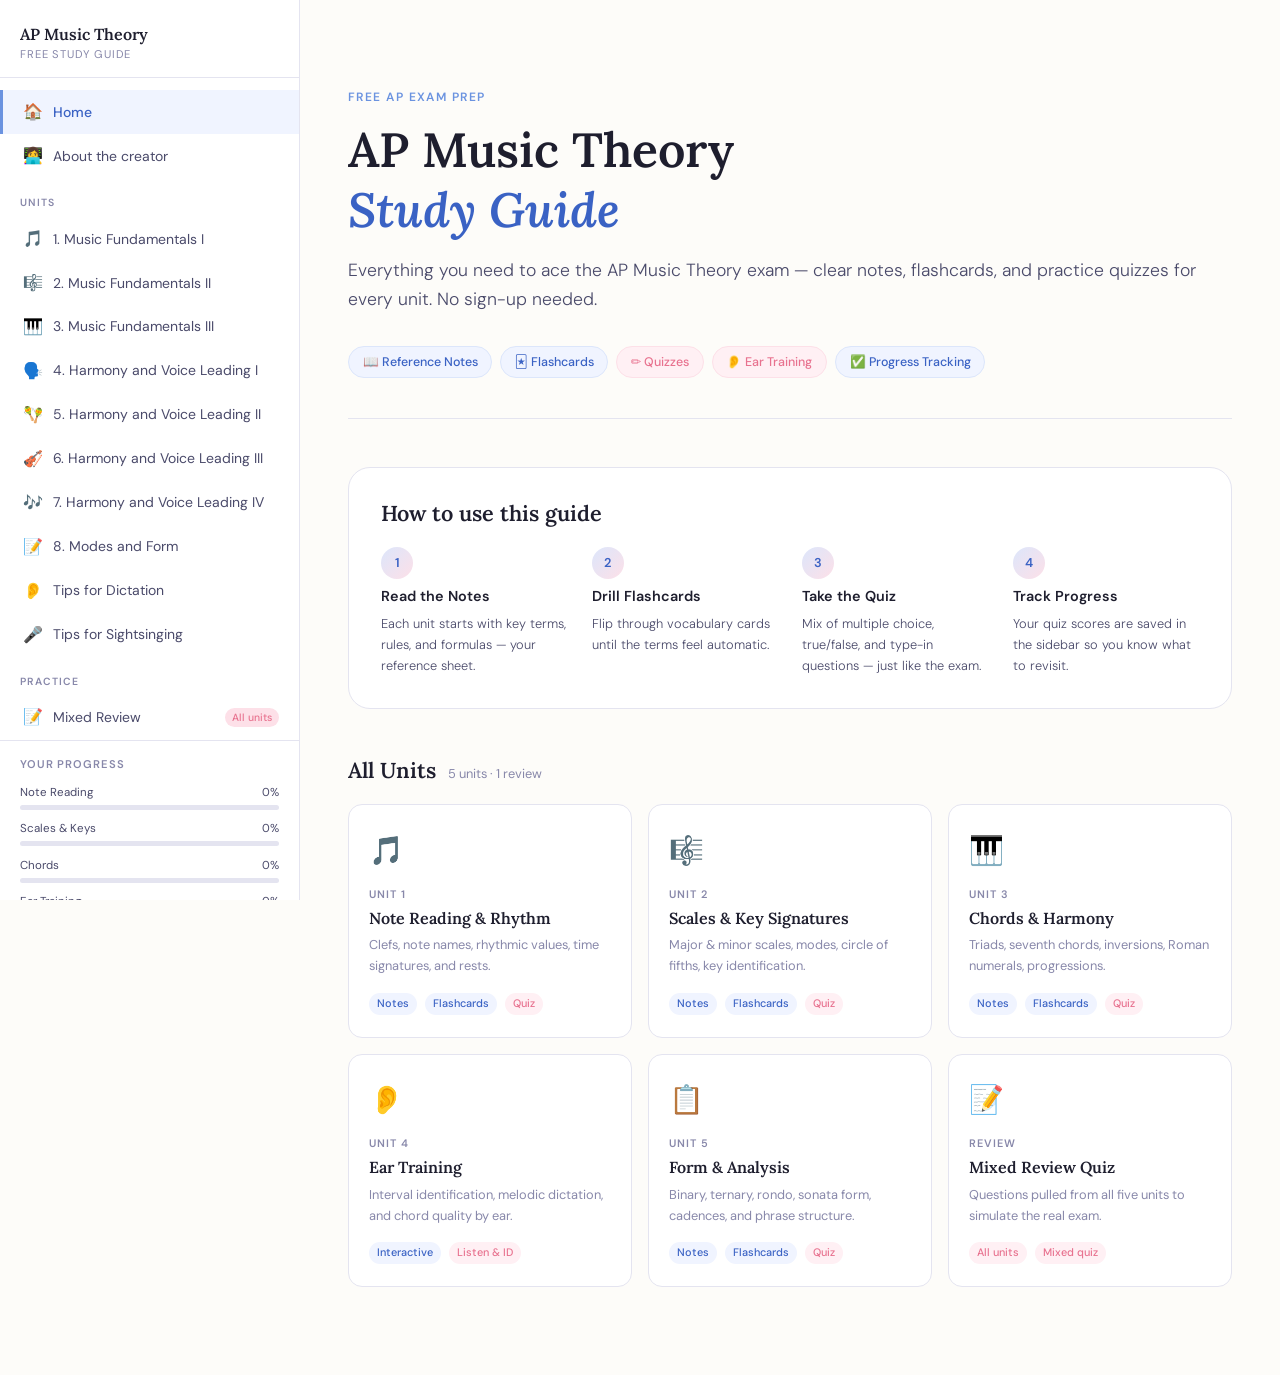
==== index.html @ 38340ff5 "uploaded files" ====
<!DOCTYPE html>
<html lang="en">
<head>
  <meta charset="UTF-8" />
  <meta name="viewport" content="width=device-width, initial-scale=1.0" />
  <title>AP Music Theory</title>
  <link rel="stylesheet" href="css/style.css" />
</head>
<body>

<div class="site-wrapper">

  <!-- Sidebar -->
  <aside class="sidebar" id="sidebar">
    <div class="sidebar-logo">
      <a href="index.html">AP Music Theory<span>Free Study Guide</span></a>
    </div>

    <nav>
      <a href="index.html" class="active"><span class="nav-icon">🏠</span> Home</a>
      <a href="about.html"><span class="nav-icon">👩‍💻</span> About the creator</a>
    </nav>
    
    <div class="nav-section-label">Units</div>
    <nav>
      <a href="unit1.html"><span class="nav-icon">🎵</span> 1. Music Fundamentals I</a>
      <a href="unit2.html"><span class="nav-icon">🎼</span> 2. Music Fundamentals II</a>
      <a href="unit3.html"><span class="nav-icon">🎹</span> 3. Music Fundamentals III</a>
      <a href="unit4.html"><span class="nav-icon">🗣️</span> 4. Harmony and Voice Leading I</a>
      <a href="unit5.html"><span class="nav-icon">🪇</span> 5. Harmony and Voice Leading II</a>
      <a href="unit6.html"><span class="nav-icon">🎻</span> 6. Harmony and Voice Leading III</a>
      <a href="unit7.html"><span class="nav-icon">🎶</span> 7. Harmony and Voice Leading IV</a>
      <a href="unit8.html"><span class="nav-icon">📝</span> 8. Modes and Form</a>
      <a href="dictation-tips.html"><span class="nav-icon">👂</span> Tips for Dictation</a>
      <a href="sightsinging-tips.html"><span class="nav-icon">🎤</span> Tips for Sightsinging</a>
    </nav>

    <div class="nav-section-label">Practice</div>
    <nav>
      <a href="review.html"><span class="nav-icon">📝</span> Mixed Review <span class="nav-badge">All units</span></a>
    </nav>

    <div class="sidebar-progress">
      <h4>Your Progress</h4>
      <div id="sidebar-progress-items"></div>
    </div>
  </aside>

  <!-- Mobile overlay -->
  <div class="sidebar-overlay" id="sidebar-overlay"></div>

  <!-- Topbar (mobile) -->
  <div class="topbar">
    <span class="topbar-title">AP Music Theory</span>
    <button class="hamburger" id="hamburger" aria-label="Open menu">☰</button>
  </div>

  <!-- Main content -->
  <main class="main-content">

    <section class="hero">
      <div class="hero-eyebrow">Free AP Exam Prep</div>
      <h1>AP Music Theory<br><em>Study Guide</em></h1>
      <p class="hero-sub">
        Everything you need to ace the AP Music Theory exam — clear notes, flashcards, and practice quizzes for every unit. No sign-up needed.
      </p>
      <div class="hero-tags">
        <span class="tag">📖 Reference Notes</span>
        <span class="tag">🃏 Flashcards</span>
        <span class="tag pink">✏️ Quizzes</span>
        <span class="tag pink">👂 Ear Training</span>
        <span class="tag">✅ Progress Tracking</span>
      </div>
    </section>

    <!-- How to use -->
    <section class="how-to-use">
      <div class="section-heading">
        <h2>How to use this guide</h2>
      </div>
      <div class="steps-grid">
        <div class="step">
          <div class="step-num">1</div>
          <h4>Read the Notes</h4>
          <p>Each unit starts with key terms, rules, and formulas — your reference sheet.</p>
        </div>
        <div class="step">
          <div class="step-num">2</div>
          <h4>Drill Flashcards</h4>
          <p>Flip through vocabulary cards until the terms feel automatic.</p>
        </div>
        <div class="step">
          <div class="step-num">3</div>
          <h4>Take the Quiz</h4>
          <p>Mix of multiple choice, true/false, and type-in questions — just like the exam.</p>
        </div>
        <div class="step">
          <div class="step-num">4</div>
          <h4>Track Progress</h4>
          <p>Your quiz scores are saved in the sidebar so you know what to revisit.</p>
        </div>
      </div>
    </section>

    <!-- Units grid -->
    <section>
      <div class="section-heading">
        <h2>All Units</h2>
        <span class="count">5 units · 1 review</span>
      </div>

      <div class="units-grid">

        <a href="unit1.html" class="unit-card">
          <div class="unit-card-icon">🎵</div>
          <div class="unit-card-num">Unit 1</div>
          <h3>Note Reading & Rhythm</h3>
          <p>Clefs, note names, rhythmic values, time signatures, and rests.</p>
          <div class="unit-card-footer">
            <span class="pill">Notes</span>
            <span class="pill">Flashcards</span>
            <span class="pill pink">Quiz</span>
          </div>
        </a>

        <a href="unit2.html" class="unit-card">
          <div class="unit-card-icon">🎼</div>
          <div class="unit-card-num">Unit 2</div>
          <h3>Scales & Key Signatures</h3>
          <p>Major & minor scales, modes, circle of fifths, key identification.</p>
          <div class="unit-card-footer">
            <span class="pill">Notes</span>
            <span class="pill">Flashcards</span>
            <span class="pill pink">Quiz</span>
          </div>
        </a>

        <a href="unit3.html" class="unit-card">
          <div class="unit-card-icon">🎹</div>
          <div class="unit-card-num">Unit 3</div>
          <h3>Chords & Harmony</h3>
          <p>Triads, seventh chords, inversions, Roman numerals, progressions.</p>
          <div class="unit-card-footer">
            <span class="pill">Notes</span>
            <span class="pill">Flashcards</span>
            <span class="pill pink">Quiz</span>
          </div>
        </a>

        <a href="unit4.html" class="unit-card">
          <div class="unit-card-icon">👂</div>
          <div class="unit-card-num">Unit 4</div>
          <h3>Ear Training</h3>
          <p>Interval identification, melodic dictation, and chord quality by ear.</p>
          <div class="unit-card-footer">
            <span class="pill">Interactive</span>
            <span class="pill pink">Listen & ID</span>
          </div>
        </a>

        <a href="unit5.html" class="unit-card">
          <div class="unit-card-icon">📋</div>
          <div class="unit-card-num">Unit 5</div>
          <h3>Form & Analysis</h3>
          <p>Binary, ternary, rondo, sonata form, cadences, and phrase structure.</p>
          <div class="unit-card-footer">
            <span class="pill">Notes</span>
            <span class="pill">Flashcards</span>
            <span class="pill pink">Quiz</span>
          </div>
        </a>

        <a href="review.html" class="unit-card">
          <div class="unit-card-icon">📝</div>
          <div class="unit-card-num">Review</div>
          <h3>Mixed Review Quiz</h3>
          <p>Questions pulled from all five units to simulate the real exam.</p>
          <div class="unit-card-footer">
            <span class="pill pink">All units</span>
            <span class="pill pink">Mixed quiz</span>
          </div>
        </a>

      </div>
    </section>

  </main>
</div>

<script src="js/nav.js"></script>
<script src="js/progress.js"></script>
</body>
</html>
---- css/style.css ----
/* =============================================
   AP Music Theory — style.css
   Soft academic palette, clean & approachable
   ============================================= */

@import url('https://fonts.googleapis.com/css2?family=Lora:ital,wght@0,400;0,600;1,400&family=DM+Sans:wght@300;400;500;600&display=swap');

/* ── CSS Variables ── */
:root {
  --blue-50:  #f0f4ff;
  --blue-100: #dce6fb;
  --blue-200: #b8ccf7;
  --blue-400: #6b93e0;
  --blue-600: #3a62c4;

  --pink-50:  #fff0f4;
  --pink-100: #fde0e8;
  --pink-200: #f9b8cb;
  --pink-400: #e8728f;

  --cream:    #fdfcf9;
  --ink:      #1e1e2e;
  --ink-soft: #4a4a6a;
  --ink-muted:#8888aa;
  --border:   #e4e4f0;
  --white:    #ffffff;

  --font-display: 'Lora', Georgia, serif;
  --font-body:    'DM Sans', system-ui, sans-serif;

  --radius-sm: 8px;
  --radius-md: 14px;
  --radius-lg: 22px;

  --shadow-sm: 0 1px 4px rgba(60,60,120,0.07);
  --shadow-md: 0 4px 18px rgba(60,60,120,0.10);
  --shadow-lg: 0 8px 36px rgba(60,60,120,0.13);

  --nav-width: 300px;
  --transition: 0.2s ease;
}

/* ── Reset ── */
*, *::before, *::after { box-sizing: border-box; margin: 0; padding: 0; }
html { font-size: 16px; scroll-behavior: smooth; }
body {
  font-family: var(--font-body);
  background: var(--cream);
  color: var(--ink);
  line-height: 1.65;
  min-height: 100vh;
}
img { max-width: 100%; display: block; }
a { color: var(--blue-600); text-decoration: none; }
a:hover { text-decoration: underline; }

/* ── Typography ── */
h1, h2, h3, h4 {
  font-family: var(--font-display);
  line-height: 1.25;
  color: var(--ink);
}
h1 { font-size: clamp(2rem, 5vw, 3rem); font-weight: 600; }
h2 { font-size: clamp(1.4rem, 3vw, 2rem); font-weight: 600; }
h3 { font-size: 1.2rem; font-weight: 600; }
h4 { font-size: 1rem; font-weight: 600; font-family: var(--font-body); }
p  { color: var(--ink-soft); font-weight: 300; }

/* ── Layout: Sidebar + Content ── */
.site-wrapper {
  display: flex;
  min-height: 100vh;
}

/* ── Sidebar Nav ── */
.sidebar {
  width: var(--nav-width);
  background: var(--white);
  border-right: 1px solid var(--border);
  display: flex;
  flex-direction: column;
  position: fixed;
  top: 0; left: 0; bottom: 0;
  overflow-y: auto;
  z-index: 100;
  padding: 0 0 2rem;
  transition: transform var(--transition);
}
.sidebar-logo {
  padding: 1.5rem 1.25rem 1rem;
  border-bottom: 1px solid var(--border);
  margin-bottom: 0.75rem;
}
.sidebar-logo a {
  font-family: var(--font-display);
  font-size: 1rem;
  font-weight: 600;
  color: var(--ink);
  line-height: 1.3;
  display: block;
}
.sidebar-logo span {
  display: block;
  font-family: var(--font-body);
  font-size: 0.7rem;
  font-weight: 400;
  color: var(--ink-muted);
  letter-spacing: 0.08em;
  text-transform: uppercase;
  margin-top: 2px;
}
.nav-section-label {
  font-size: 0.65rem;
  font-weight: 600;
  text-transform: uppercase;
  letter-spacing: 0.1em;
  color: var(--ink-muted);
  padding: 1rem 1.25rem 0.35rem;
}
.sidebar nav a {
  display: flex;
  align-items: center;
  gap: 0.6rem;
  padding: 0.55rem 1.25rem;
  font-size: 0.875rem;
  font-weight: 400;
  color: var(--ink-soft);
  border-radius: 0;
  transition: background var(--transition), color var(--transition);
  border-left: 3px solid transparent;
}
.sidebar nav a:hover {
  background: var(--blue-50);
  color: var(--blue-600);
  text-decoration: none;
}
.sidebar nav a.active {
  background: var(--blue-50);
  color: var(--blue-600);
  font-weight: 500;
  border-left-color: var(--blue-400);
}
.sidebar nav a .nav-icon { font-size: 1rem; flex-shrink: 0; }
.sidebar nav a .nav-badge {
  margin-left: auto;
  font-size: 0.65rem;
  background: var(--pink-100);
  color: var(--pink-400);
  padding: 1px 7px;
  border-radius: 99px;
  font-weight: 500;
}

/* Progress in sidebar */
.sidebar-progress {
  padding: 1rem 1.25rem 0;
  margin-top: auto;
  border-top: 1px solid var(--border);
}
.sidebar-progress h4 {
  font-size: 0.7rem;
  text-transform: uppercase;
  letter-spacing: 0.08em;
  color: var(--ink-muted);
  margin-bottom: 0.75rem;
}
.progress-item {
  margin-bottom: 0.6rem;
}
.progress-item-label {
  display: flex;
  justify-content: space-between;
  font-size: 0.72rem;
  color: var(--ink-soft);
  margin-bottom: 3px;
}
.progress-bar-track {
  height: 5px;
  background: var(--border);
  border-radius: 99px;
  overflow: hidden;
}
.progress-bar-fill {
  height: 100%;
  background: linear-gradient(90deg, var(--blue-400), var(--pink-400));
  border-radius: 99px;
  transition: width 0.6s ease;
}

/* ── Main Content Area ── */
.main-content {
  margin-left: var(--nav-width);
  flex: 1;
  padding: 2.5rem 3rem;
}

/* ── Top bar (mobile) ── */
.topbar {
  display: none;
  align-items: center;
  justify-content: space-between;
  padding: 1rem 1.25rem;
  background: var(--white);
  border-bottom: 1px solid var(--border);
  position: sticky;
  top: 0;
  z-index: 90;
}
.topbar-title {
  font-family: var(--font-display);
  font-size: 1rem;
  font-weight: 600;
}
.hamburger {
  background: none;
  border: none;
  cursor: pointer;
  font-size: 1.4rem;
  color: var(--ink);
  padding: 4px;
}
.sidebar-overlay {
  display: none;
  position: fixed;
  inset: 0;
  background: rgba(0,0,0,0.25);
  z-index: 99;
}
.sidebar-overlay.visible { display: block; }

/* ── Hero (homepage) ── */
.hero {
  padding: 3rem 0 2.5rem;
  border-bottom: 1px solid var(--border);
  margin-bottom: 3rem;
}
.hero-eyebrow {
  font-size: 0.75rem;
  font-weight: 600;
  text-transform: uppercase;
  letter-spacing: 0.12em;
  color: var(--blue-400);
  margin-bottom: 0.75rem;
}
.hero h1 { margin-bottom: 1rem; }
.hero h1 em {
  font-style: italic;
  color: var(--blue-600);
}
.hero-sub {
  font-size: 1.1rem;
  color: var(--ink-soft);
  /* max-width: 540px; */
  margin-bottom: 2rem;
  font-weight: 300;
}
.hero-tags {
  display: flex;
  flex-wrap: wrap;
  gap: 0.5rem;
}
.tag {
  display: inline-flex;
  align-items: center;
  gap: 0.3rem;
  padding: 0.3rem 0.85rem;
  border-radius: 99px;
  font-size: 0.78rem;
  font-weight: 500;
  background: var(--blue-50);
  color: var(--blue-600);
  border: 1px solid var(--blue-100);
}
.tag.pink {
  background: var(--pink-50);
  color: var(--pink-400);
  border-color: var(--pink-100);
}

/* ── Section headings ── */
.section-heading {
  display: flex;
  align-items: baseline;
  gap: 0.75rem;
  margin-bottom: 1.25rem;
}
.section-heading h2 { font-size: 1.35rem; }
.section-heading .count {
  font-size: 0.8rem;
  color: var(--ink-muted);
  font-family: var(--font-body);
}

/* ── Unit Cards (homepage) ── */
.units-grid {
  display: grid;
  grid-template-columns: repeat(auto-fill, minmax(240px, 1fr));
  gap: 1rem;
  margin-bottom: 3rem;
}
.unit-card {
  background: var(--white);
  border: 1px solid var(--border);
  border-radius: var(--radius-md);
  padding: 1.4rem 1.25rem;
  transition: box-shadow var(--transition), transform var(--transition), border-color var(--transition);
  cursor: pointer;
  display: block;
  color: inherit;
}
.unit-card:hover {
  box-shadow: var(--shadow-md);
  transform: translateY(-2px);
  border-color: var(--blue-200);
  text-decoration: none;
}
.unit-card-icon {
  font-size: 1.75rem;
  margin-bottom: 0.75rem;
}
.unit-card-num {
  font-size: 0.68rem;
  font-weight: 600;
  text-transform: uppercase;
  letter-spacing: 0.1em;
  color: var(--ink-muted);
  margin-bottom: 0.25rem;
}
.unit-card h3 {
  font-size: 1rem;
  margin-bottom: 0.4rem;
}
.unit-card p {
  font-size: 0.8rem;
  color: var(--ink-muted);
  font-weight: 400;
}
.unit-card-footer {
  display: flex;
  gap: 0.5rem;
  margin-top: 1rem;
  flex-wrap: wrap;
}
.pill {
  font-size: 0.68rem;
  padding: 2px 8px;
  border-radius: 99px;
  background: var(--blue-50);
  color: var(--blue-600);
  font-weight: 500;
}
.pill.pink { background: var(--pink-50); color: var(--pink-400); }

/* ── How to Use section ── */
.how-to-use {
  background: var(--white);
  border: 1px solid var(--border);
  border-radius: var(--radius-lg);
  padding: 2rem;
  margin-bottom: 3rem;
}
.steps-grid {
  display: grid;
  grid-template-columns: repeat(auto-fill, minmax(180px, 1fr));
  gap: 1.5rem;
  margin-top: 1.25rem;
}
.step {
  display: flex;
  flex-direction: column;
  gap: 0.5rem;
}
.step-num {
  width: 32px; height: 32px;
  border-radius: 50%;
  background: linear-gradient(135deg, var(--blue-100), var(--pink-100));
  display: flex; align-items: center; justify-content: center;
  font-size: 0.8rem;
  font-weight: 600;
  color: var(--blue-600);
  flex-shrink: 0;
}
.step h4 { font-size: 0.9rem; }
.step p { font-size: 0.8rem; }

/* ── Unit Page: Tab Nav ── */
.unit-header {
  padding-bottom: 1.5rem;
  border-bottom: 1px solid var(--border);
  margin-bottom: 0;
}
.unit-eyebrow {
  font-size: 0.7rem;
  font-weight: 600;
  text-transform: uppercase;
  letter-spacing: 0.12em;
  color: var(--ink-muted);
  margin-bottom: 0.4rem;
}
.unit-header h1 { font-size: clamp(1.5rem, 4vw, 2.2rem); margin-bottom: 0.5rem; }
.unit-header p { font-size: 0.9rem; }

.tab-nav {
  display: flex;
  gap: 0;
  border-bottom: 2px solid var(--border);
  margin-bottom: 2rem;
}
.tab-btn {
  padding: 0.85rem 1.25rem;
  background: none;
  border: none;
  border-bottom: 2px solid transparent;
  margin-bottom: -2px;
  font-family: var(--font-body);
  font-size: 0.875rem;
  font-weight: 500;
  color: var(--ink-muted);
  cursor: pointer;
  transition: color var(--transition), border-color var(--transition);
  display: flex;
  align-items: center;
  gap: 0.4rem;
}
.tab-btn:hover { color: var(--ink); }
.tab-btn.active {
  color: var(--blue-600);
  border-bottom-color: var(--blue-400);
}
.tab-panel { display: none; }
.tab-panel.active { display: block; }

/* ── Reference Notes ── */
.notes-section { margin-bottom: 2.5rem; }
.notes-section h3 {
  font-size: 1rem;
  margin-bottom: 1rem;
  padding-bottom: 0.5rem;
  border-bottom: 1px solid var(--border);
}
.definition-list { display: flex; flex-direction: column; gap: 0.75rem; }
.definition-item {
  background: var(--white);
  border: 1px solid var(--border);
  border-radius: var(--radius-sm);
  padding: 0.9rem 1.1rem;
  display: grid;
  grid-template-columns: 160px 1fr;
  gap: 0.75rem;
  align-items: start;
}
.definition-term {
  font-weight: 600;
  font-size: 0.875rem;
  color: var(--ink);
}
.definition-def {
  font-size: 0.875rem;
  color: var(--ink-soft);
  font-weight: 300;
}
.formula-table {
  width: 100%;
  border-collapse: collapse;
  font-size: 0.875rem;
  background: var(--white);
  border-radius: var(--radius-md);
  overflow: hidden;
  border: 1px solid var(--border);
}
.formula-table th {
  background: var(--blue-50);
  padding: 0.7rem 1rem;
  text-align: left;
  font-weight: 600;
  font-size: 0.78rem;
  text-transform: uppercase;
  letter-spacing: 0.06em;
  color: var(--blue-600);
  border-bottom: 1px solid var(--border);
}
.formula-table td {
  padding: 0.65rem 1rem;
  border-bottom: 1px solid var(--border);
  color: var(--ink-soft);
}
.formula-table tr:last-child td { border-bottom: none; }
.formula-table tr:hover td { background: var(--blue-50); }

/* ── Flashcards ── */
.flashcard-area {
  display: flex;
  flex-direction: column;
  align-items: center;
  gap: 1.5rem;
  padding: 1rem 0;
}
.flashcard-counter {
  font-size: 0.8rem;
  color: var(--ink-muted);
  font-weight: 500;
}
.flashcard-scene {
  width: 100%;
  max-width: 480px;
  height: 220px;
  perspective: 1000px;
  cursor: pointer;
}
.flashcard-inner {
  width: 100%; height: 100%;
  position: relative;
  transform-style: preserve-3d;
  transition: transform 0.5s cubic-bezier(0.4, 0, 0.2, 1);
}
.flashcard-scene.flipped .flashcard-inner { transform: rotateY(180deg); }
.flashcard-face {
  position: absolute;
  inset: 0;
  backface-visibility: hidden;
  -webkit-backface-visibility: hidden;
  border-radius: var(--radius-lg);
  display: flex;
  flex-direction: column;
  align-items: center;
  justify-content: center;
  padding: 2rem;
  text-align: center;
  border: 1px solid var(--border);
  box-shadow: var(--shadow-md);
}
.flashcard-front {
  background: var(--white);
}
.flashcard-back {
  background: linear-gradient(135deg, var(--blue-50), var(--pink-50));
  transform: rotateY(180deg);
}
.flashcard-hint {
  position: absolute;
  bottom: 1rem;
  font-size: 0.7rem;
  color: var(--ink-muted);
}
.flashcard-face h3 {
  font-size: 1.3rem;
  font-family: var(--font-display);
}
.flashcard-face p {
  font-size: 0.9rem;
  margin-top: 0.5rem;
}
.flashcard-controls {
  display: flex;
  gap: 0.75rem;
  align-items: center;
}

/* ── Buttons ── */
.btn {
  display: inline-flex;
  align-items: center;
  gap: 0.4rem;
  padding: 0.6rem 1.25rem;
  border-radius: var(--radius-sm);
  font-family: var(--font-body);
  font-size: 0.875rem;
  font-weight: 500;
  cursor: pointer;
  border: none;
  transition: all var(--transition);
}
.btn-primary {
  background: var(--blue-600);
  color: white;
}
.btn-primary:hover { background: var(--blue-400); }
.btn-secondary {
  background: var(--white);
  color: var(--ink-soft);
  border: 1px solid var(--border);
}
.btn-secondary:hover { background: var(--blue-50); color: var(--blue-600); border-color: var(--blue-200); }
.btn-icon {
  padding: 0.6rem;
  background: var(--white);
  color: var(--ink-soft);
  border: 1px solid var(--border);
  border-radius: var(--radius-sm);
}
.btn-icon:hover { background: var(--blue-50); color: var(--blue-600); }

/* ── Quiz ── */
.quiz-area { display: flex; flex-direction: column; gap: 1.5rem; }
.quiz-progress-bar {
  height: 6px;
  background: var(--border);
  border-radius: 99px;
  overflow: hidden;
}
.quiz-progress-fill {
  height: 100%;
  background: linear-gradient(90deg, var(--blue-400), var(--pink-400));
  border-radius: 99px;
  transition: width 0.4s ease;
}
.quiz-question-block {
  background: var(--white);
  border: 1px solid var(--border);
  border-radius: var(--radius-md);
  padding: 1.75rem;
}
.quiz-q-num {
  font-size: 0.72rem;
  font-weight: 600;
  text-transform: uppercase;
  letter-spacing: 0.1em;
  color: var(--ink-muted);
  margin-bottom: 0.6rem;
}
.quiz-question-text {
  font-family: var(--font-display);
  font-size: 1.1rem;
  color: var(--ink);
  margin-bottom: 1.25rem;
  line-height: 1.4;
}
.quiz-options { display: flex; flex-direction: column; gap: 0.6rem; }
.quiz-option {
  display: flex;
  align-items: center;
  gap: 0.75rem;
  padding: 0.75rem 1rem;
  border: 1.5px solid var(--border);
  border-radius: var(--radius-sm);
  cursor: pointer;
  font-size: 0.875rem;
  background: var(--white);
  transition: all var(--transition);
  font-family: var(--font-body);
  font-weight: 400;
  color: var(--ink-soft);
  text-align: left;
}
.quiz-option:hover:not(:disabled) {
  border-color: var(--blue-400);
  background: var(--blue-50);
  color: var(--ink);
}
.quiz-option.correct {
  border-color: #4caf7d;
  background: #f0faf4;
  color: #2d7a50;
}
.quiz-option.incorrect {
  border-color: var(--pink-400);
  background: var(--pink-50);
  color: #b54060;
}
.quiz-option .option-letter {
  width: 24px; height: 24px;
  border-radius: 50%;
  background: var(--border);
  display: flex; align-items: center; justify-content: center;
  font-size: 0.72rem;
  font-weight: 600;
  flex-shrink: 0;
  transition: all var(--transition);
}
.quiz-option.correct .option-letter { background: #4caf7d; color: white; }
.quiz-option.incorrect .option-letter { background: var(--pink-400); color: white; }

.quiz-input-wrap {
  display: flex;
  gap: 0.75rem;
  align-items: center;
}
.quiz-text-input {
  flex: 1;
  padding: 0.7rem 1rem;
  border: 1.5px solid var(--border);
  border-radius: var(--radius-sm);
  font-family: var(--font-body);
  font-size: 0.875rem;
  color: var(--ink);
  background: var(--white);
  outline: none;
  transition: border-color var(--transition);
}
.quiz-text-input:focus { border-color: var(--blue-400); }

.quiz-feedback {
  padding: 0.75rem 1rem;
  border-radius: var(--radius-sm);
  font-size: 0.875rem;
  font-weight: 500;
  margin-top: 0.75rem;
  display: none;
}
.quiz-feedback.show { display: block; }
.quiz-feedback.correct { background: #f0faf4; color: #2d7a50; border: 1px solid #b2dfc5; }
.quiz-feedback.incorrect { background: var(--pink-50); color: #b54060; border: 1px solid var(--pink-200); }

.quiz-result {
  background: linear-gradient(135deg, var(--blue-50), var(--pink-50));
  border: 1px solid var(--border);
  border-radius: var(--radius-lg);
  padding: 2.5rem;
  text-align: center;
  display: none;
}
.quiz-result.show { display: block; }
.quiz-score-big {
  font-family: var(--font-display);
  font-size: 3.5rem;
  font-weight: 600;
  color: var(--blue-600);
  line-height: 1;
  margin-bottom: 0.5rem;
}
.quiz-result p { margin-bottom: 1.5rem; }

/* ── Responsive ── */
@media (max-width: 768px) {
  .sidebar {
    transform: translateX(-100%);
  }
  .sidebar.open {
    transform: translateX(0);
    box-shadow: var(--shadow-lg);
  }
  .main-content {
    margin-left: 0;
    padding: 1.5rem 1.25rem;
  }
  .topbar { display: flex; }
  .definition-item {
    grid-template-columns: 1fr;
    gap: 0.25rem;
  }
  .steps-grid { grid-template-columns: 1fr 1fr; }
}
@media (max-width: 480px) {
  .steps-grid { grid-template-columns: 1fr; }
  .units-grid { grid-template-columns: 1fr; }
}

/* ── Prose content (ordered/unordered lists) ── */
.main-content ol,
.main-content ul {
  padding-left: 1.5rem;
  /* padding-bottom: 1.5rem; */
  display: flex;
  flex-direction: column;
  gap: 0.6rem;
  margin-top: 0.75rem;
}

.main-content li {
  font-size: 1rem;
  color: var(--ink-soft);
  font-weight: 300;
  line-height: 1.6;
  padding-left: 0.25rem;
}

.main-content li::marker {
  color: var(--blue-400);
  font-weight: 600;
  font-family: var(--font-body);
}

/* ── Callout tile ── */
.callout {
  border-left: 3px solid var(--blue-400);
  background: var(--blue-50);
  border-radius: 0 var(--radius-sm) var(--radius-sm) 0;
  padding: 0.9rem 1.1rem;
  margin: 0.75rem 0;
  color: var(--ink-soft);
  font-weight: 300;
  line-height: 1.6;
}

.callout strong {
  color: var(--ink);
  font-weight: 600;
}

/* Pink/warning variant */
.callout.callout-pink {
  border-left-color: var(--pink-400);
  background: var(--pink-50);
}
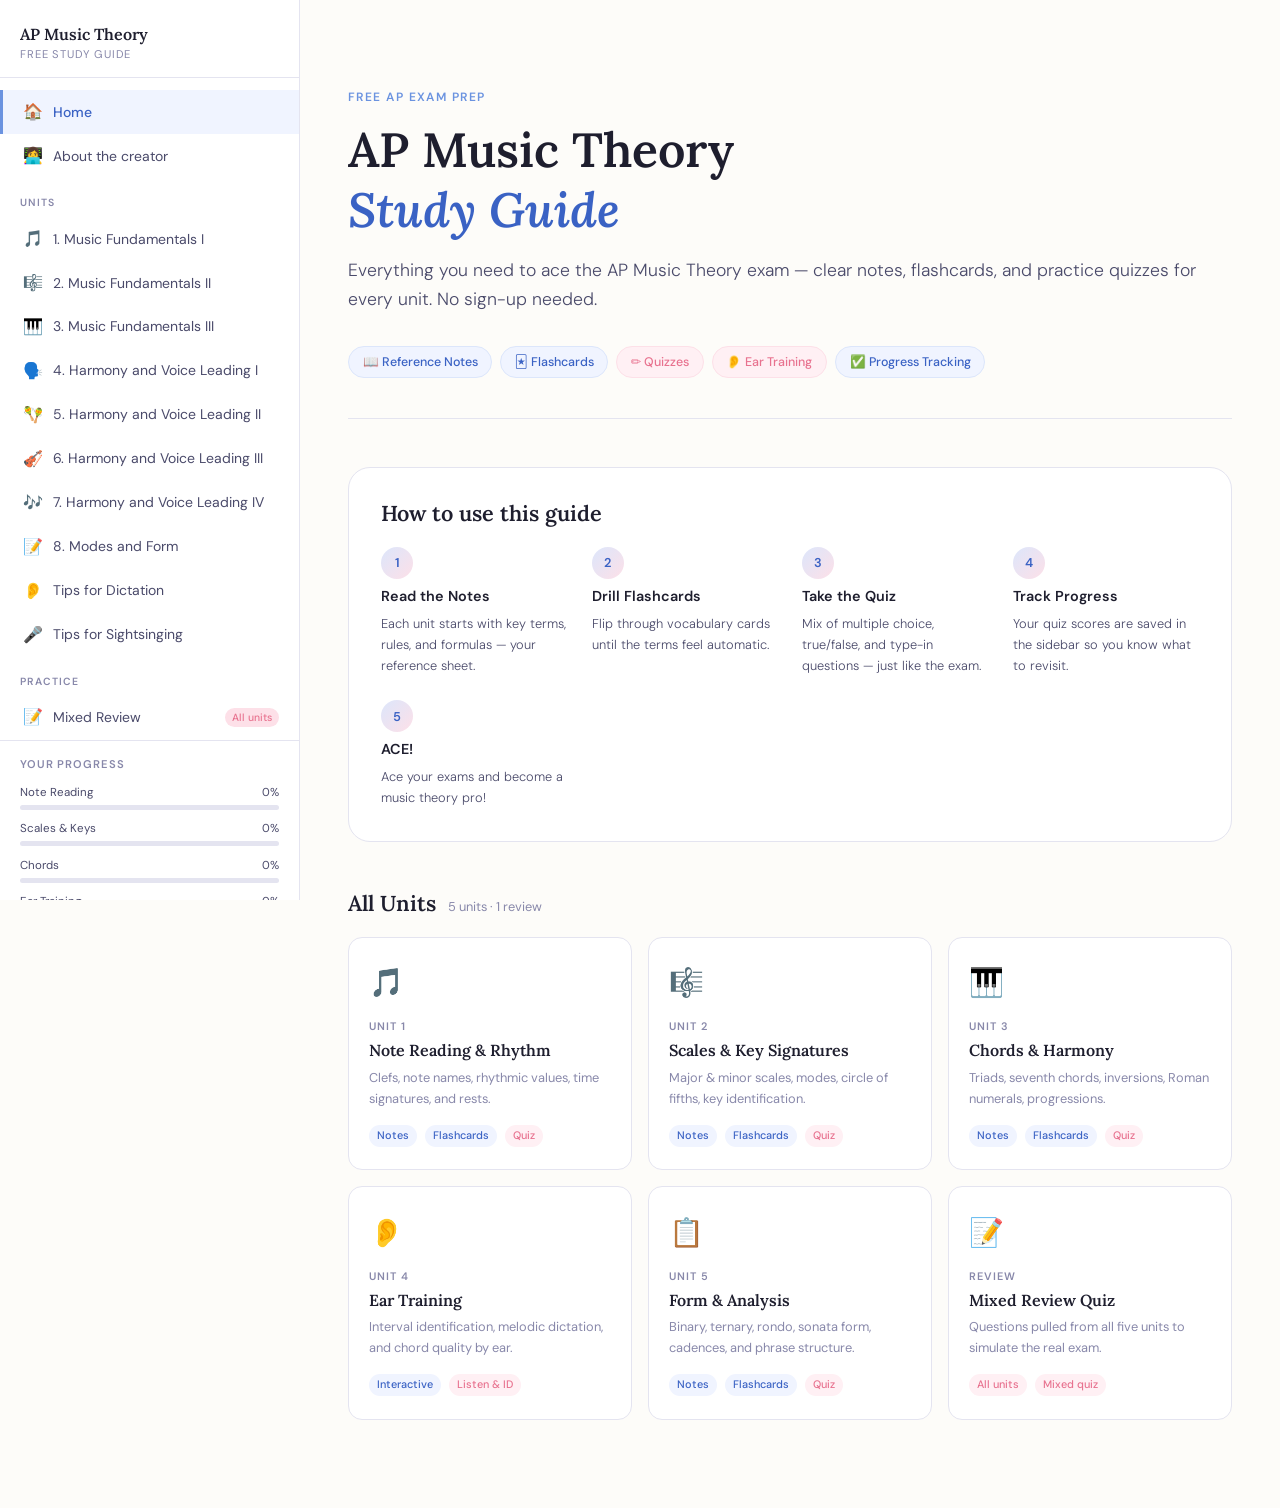
==== commit de853e08: "updated steps" ====
--- a/index.html
+++ b/index.html
@@ -99,6 +99,11 @@
           <h4>Track Progress</h4>
           <p>Your quiz scores are saved in the sidebar so you know what to revisit.</p>
         </div>
+        <div class="step">
+          <div class="step-num">5</div>
+          <h4>ACE!</h4>
+          <p>Ace your exams and become a music theory pro!</p>
+        </div>
       </div>
     </section>
 
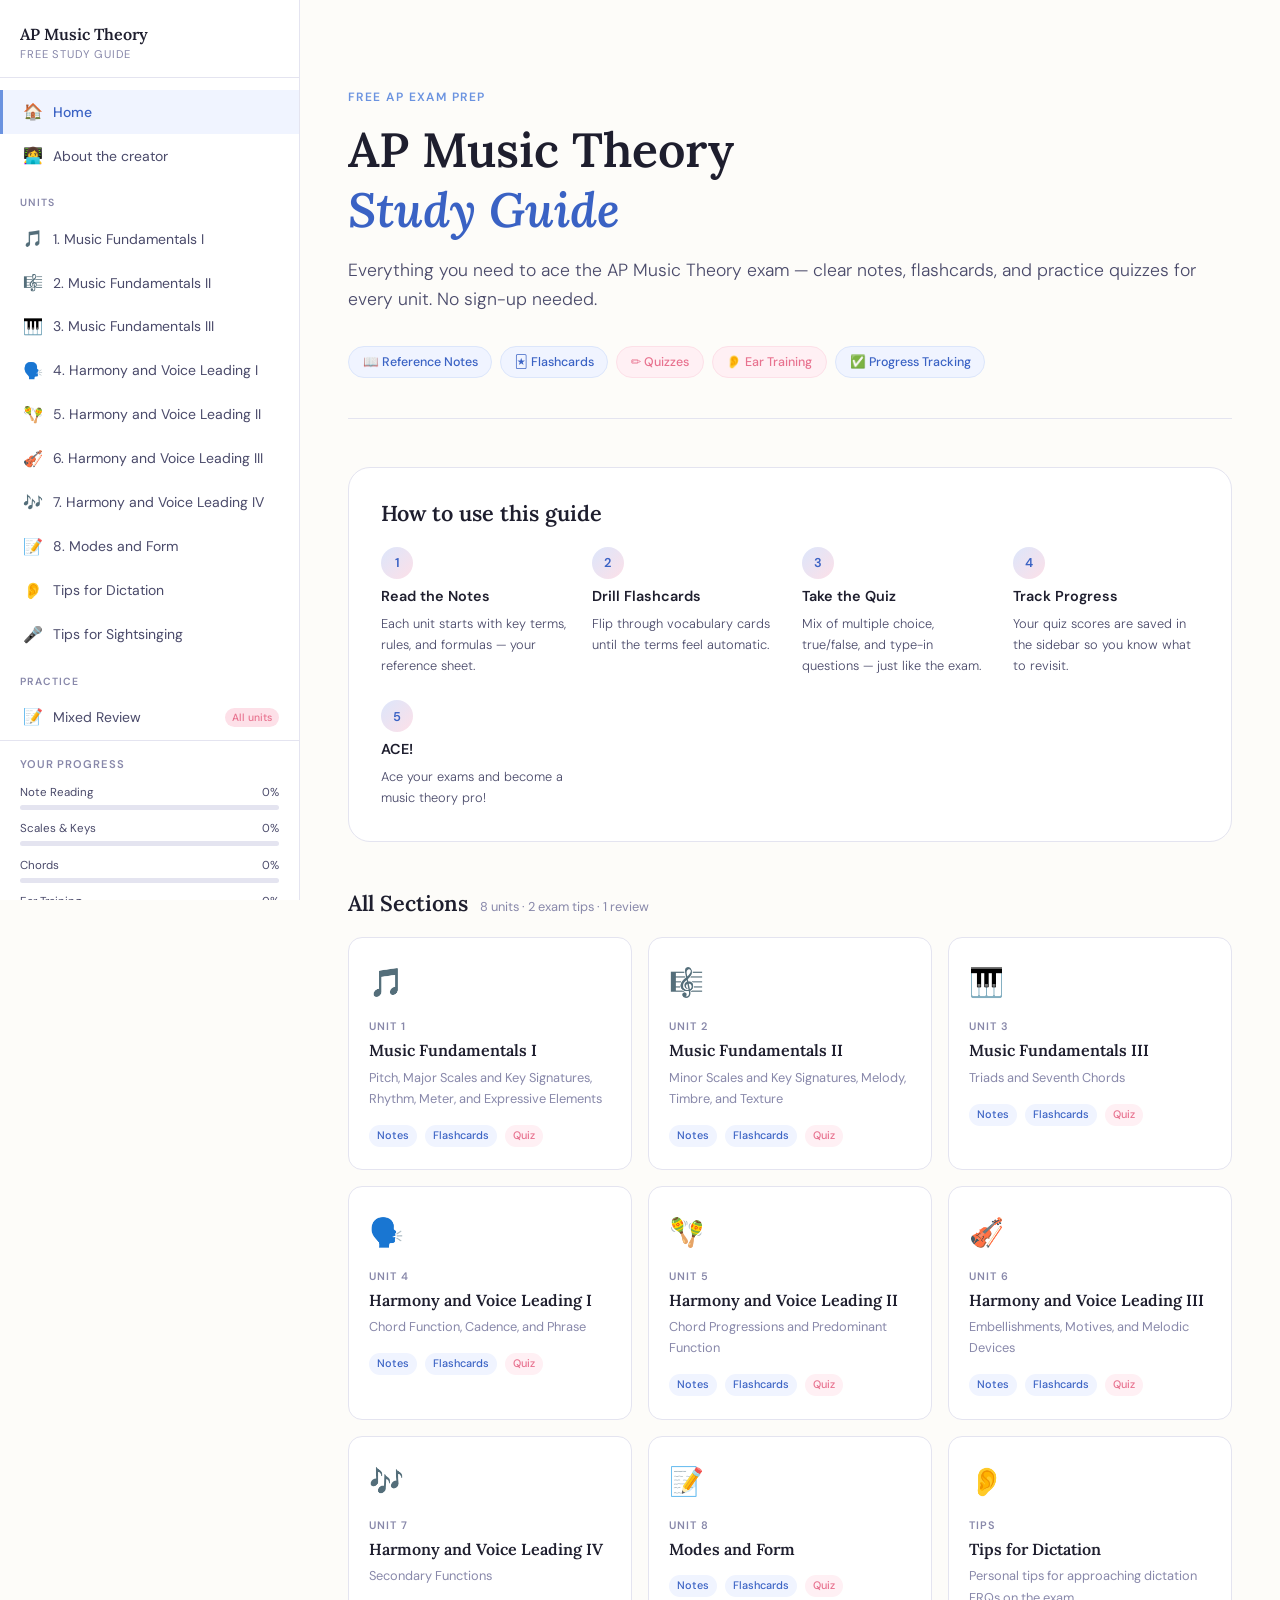
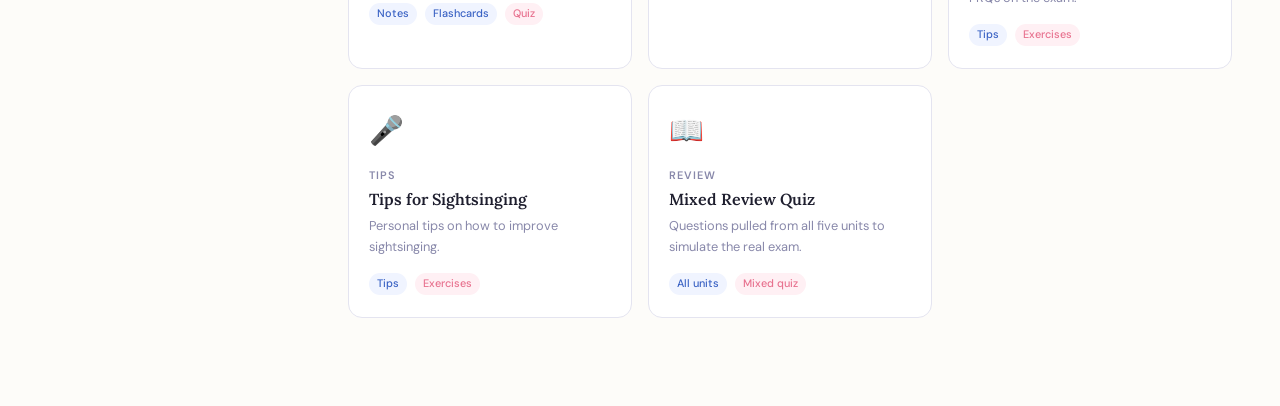
==== commit 0427ebbb: "updated units" ====
--- a/index.html
+++ b/index.html
@@ -110,8 +110,8 @@
     <!-- Units grid -->
     <section>
       <div class="section-heading">
-        <h2>All Units</h2>
-        <span class="count">5 units · 1 review</span>
+        <h2>All Sections</h2>
+        <span class="count">8 units · 2 exam tips · 1 review</span>
       </div>
 
       <div class="units-grid">
@@ -119,8 +119,8 @@
         <a href="unit1.html" class="unit-card">
           <div class="unit-card-icon">🎵</div>
           <div class="unit-card-num">Unit 1</div>
-          <h3>Note Reading & Rhythm</h3>
-          <p>Clefs, note names, rhythmic values, time signatures, and rests.</p>
+          <h3>Music Fundamentals I</h3>
+          <p>Pitch, Major Scales and Key Signatures, Rhythm, Meter, and Expressive Elements</p>
           <div class="unit-card-footer">
             <span class="pill">Notes</span>
             <span class="pill">Flashcards</span>
@@ -131,8 +131,8 @@
         <a href="unit2.html" class="unit-card">
           <div class="unit-card-icon">🎼</div>
           <div class="unit-card-num">Unit 2</div>
-          <h3>Scales & Key Signatures</h3>
-          <p>Major & minor scales, modes, circle of fifths, key identification.</p>
+          <h3>Music Fundamentals II</h3>
+          <p>Minor Scales and Key Signatures, Melody, Timbre, and Texture</p>
           <div class="unit-card-footer">
             <span class="pill">Notes</span>
             <span class="pill">Flashcards</span>
@@ -143,8 +143,8 @@
         <a href="unit3.html" class="unit-card">
           <div class="unit-card-icon">🎹</div>
           <div class="unit-card-num">Unit 3</div>
-          <h3>Chords & Harmony</h3>
-          <p>Triads, seventh chords, inversions, Roman numerals, progressions.</p>
+          <h3>Music Fundamentals III</h3>
+          <p>Triads and Seventh Chords</p>
           <div class="unit-card-footer">
             <span class="pill">Notes</span>
             <span class="pill">Flashcards</span>
@@ -153,35 +153,93 @@
         </a>
 
         <a href="unit4.html" class="unit-card">
+          <div class="unit-card-icon">🗣️</div>
+          <div class="unit-card-num">Unit 4</div>
+          <h3>Harmony and Voice Leading I</h3>
+          <p>Chord Function, Cadence, and Phrase</p>
+          <div class="unit-card-footer">
+            <span class="pill">Notes</span>
+            <span class="pill">Flashcards</span>
+            <span class="pill pink">Quiz</span>
+          </div>
+        </a>
+
+        <a href="unit5.html" class="unit-card">
+          <div class="unit-card-icon">🪇</div>
+          <div class="unit-card-num">Unit 5</div>
+          <h3>Harmony and Voice Leading II</h3>
+          <p>Chord Progressions and Predominant Function</p>
+          <div class="unit-card-footer">
+            <span class="pill">Notes</span>
+            <span class="pill">Flashcards</span>
+            <span class="pill pink">Quiz</span>
+          </div>
+        </a>
+
+        <a href="review.html" class="unit-card">
+          <div class="unit-card-icon">🎻</div>
+          <div class="unit-card-num">Unit 6</div>
+          <h3>Harmony and Voice Leading III</h3>
+          <p>Embellishments, Motives, and Melodic Devices</p>
+          <div class="unit-card-footer">
+            <span class="pill">Notes</span>
+            <span class="pill">Flashcards</span>
+            <span class="pill pink">Quiz</span>
+          </div>
+        </a>
+
+        <a href="review.html" class="unit-card">
+          <div class="unit-card-icon">🎶</div>
+          <div class="unit-card-num">Unit 7</div>
+          <h3>Harmony and Voice Leading IV</h3>
+          <p>Secondary Functions</p>
+          <div class="unit-card-footer">
+            <span class="pill">Notes</span>
+            <span class="pill">Flashcards</span>
+            <span class="pill pink">Quiz</span>
+          </div>
+        </a>
+
+        <a href="review.html" class="unit-card">
+          <div class="unit-card-icon">📝</div>
+          <div class="unit-card-num">Unit 8</div>
+          <h3>Modes and Form</h3>
+          <div class="unit-card-footer">
+            <span class="pill">Notes</span>
+            <span class="pill">Flashcards</span>
+            <span class="pill pink">Quiz</span>
+          </div>
+        </a>
+
+        <a href="review.html" class="unit-card">
           <div class="unit-card-icon">👂</div>
-          <div class="unit-card-num">Unit 4</div>
-          <h3>Ear Training</h3>
-          <p>Interval identification, melodic dictation, and chord quality by ear.</p>
-          <div class="unit-card-footer">
-            <span class="pill">Interactive</span>
-            <span class="pill pink">Listen & ID</span>
-          </div>
-        </a>
-
-        <a href="unit5.html" class="unit-card">
-          <div class="unit-card-icon">📋</div>
-          <div class="unit-card-num">Unit 5</div>
-          <h3>Form & Analysis</h3>
-          <p>Binary, ternary, rondo, sonata form, cadences, and phrase structure.</p>
-          <div class="unit-card-footer">
-            <span class="pill">Notes</span>
-            <span class="pill">Flashcards</span>
-            <span class="pill pink">Quiz</span>
-          </div>
-        </a>
-
-        <a href="review.html" class="unit-card">
-          <div class="unit-card-icon">📝</div>
+          <div class="unit-card-num">Tips</div>
+          <h3>Tips for Dictation</h3>
+          <p>Personal tips for approaching dictation FRQs on the exam.</p>
+          <div class="unit-card-footer">
+            <span class="pill">Tips</span>
+            <span class="pill pink">Exercises</span>
+          </div>
+        </a>
+
+        <a href="review.html" class="unit-card">
+          <div class="unit-card-icon">🎤</div>
+          <div class="unit-card-num">Tips</div>
+          <h3>Tips for Sightsinging</h3>
+          <p>Personal tips on how to improve sightsinging.</p>
+          <div class="unit-card-footer">
+            <span class="pill">Tips</span>
+            <span class="pill pink">Exercises</span>
+          </div>
+        </a>
+
+        <a href="review.html" class="unit-card">
+          <div class="unit-card-icon">📖</div>
           <div class="unit-card-num">Review</div>
           <h3>Mixed Review Quiz</h3>
           <p>Questions pulled from all five units to simulate the real exam.</p>
           <div class="unit-card-footer">
-            <span class="pill pink">All units</span>
+            <span class="pill">All units</span>
             <span class="pill pink">Mixed quiz</span>
           </div>
         </a>
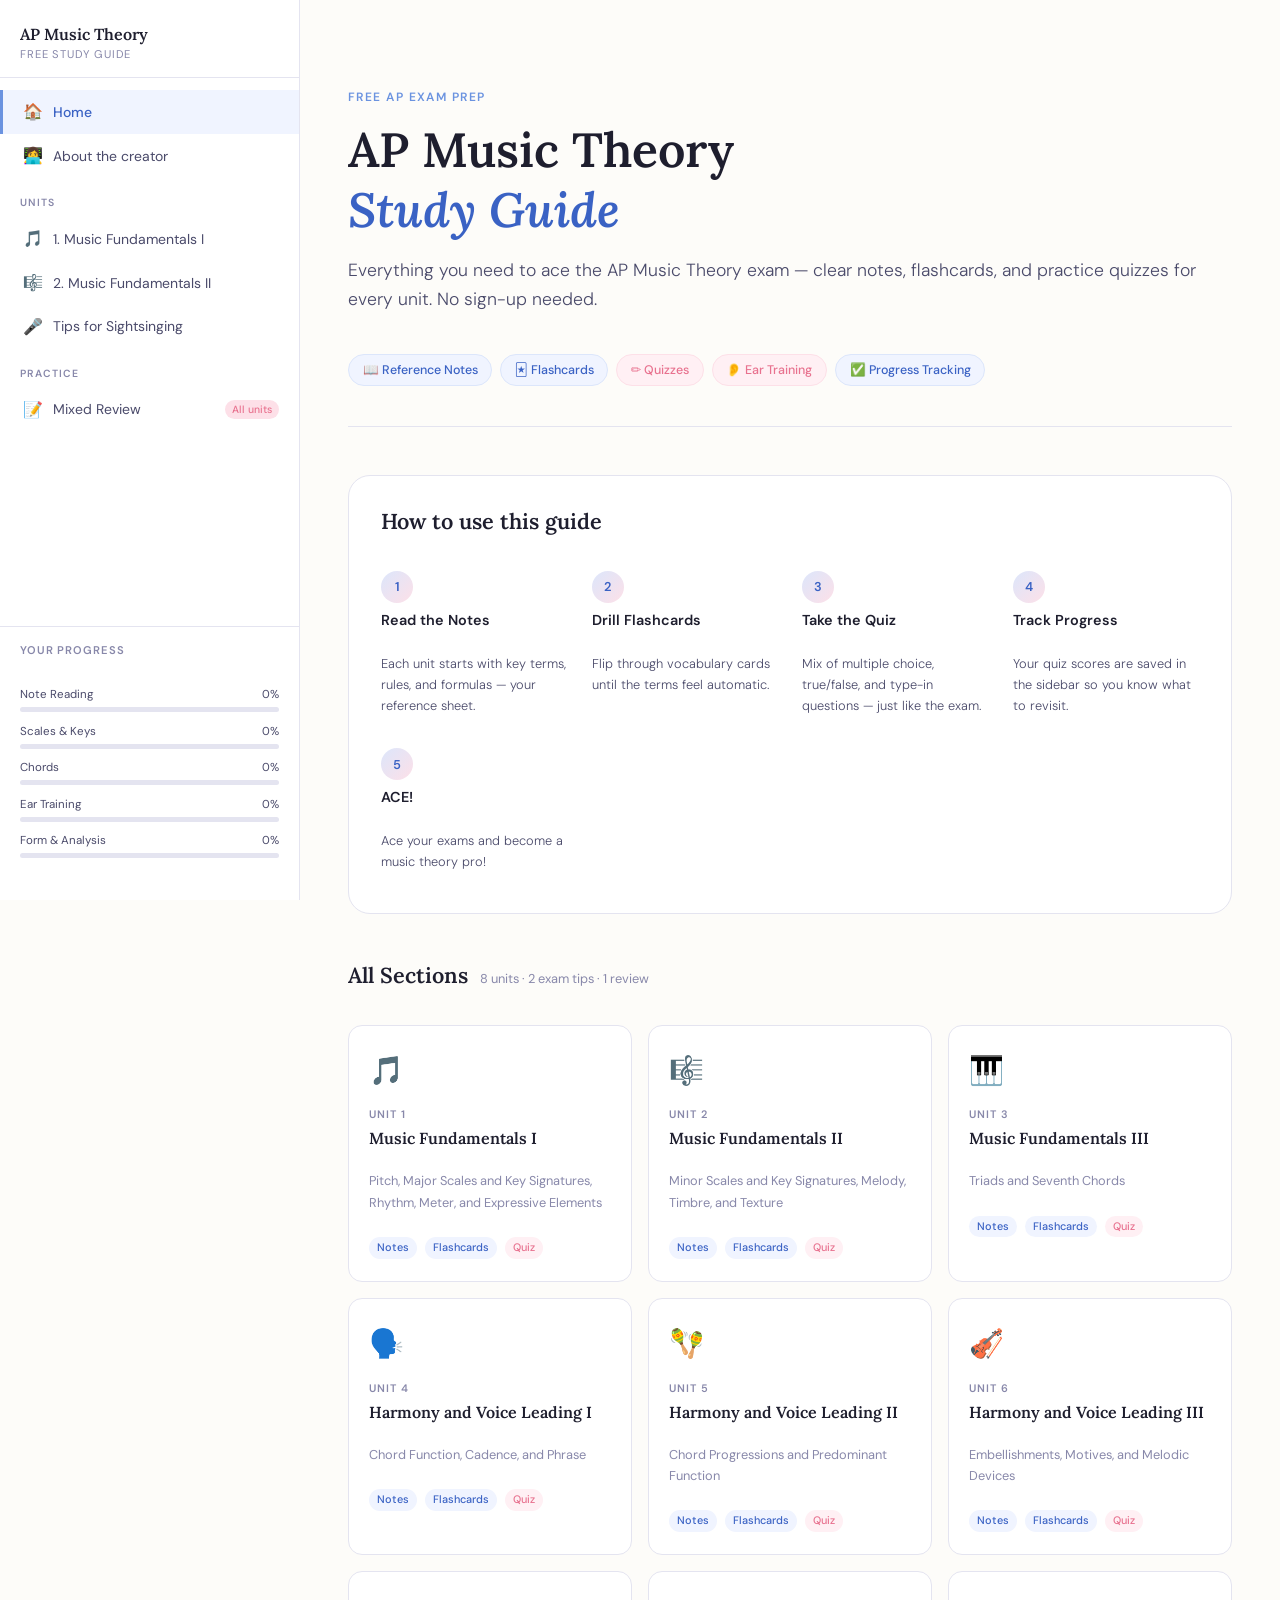
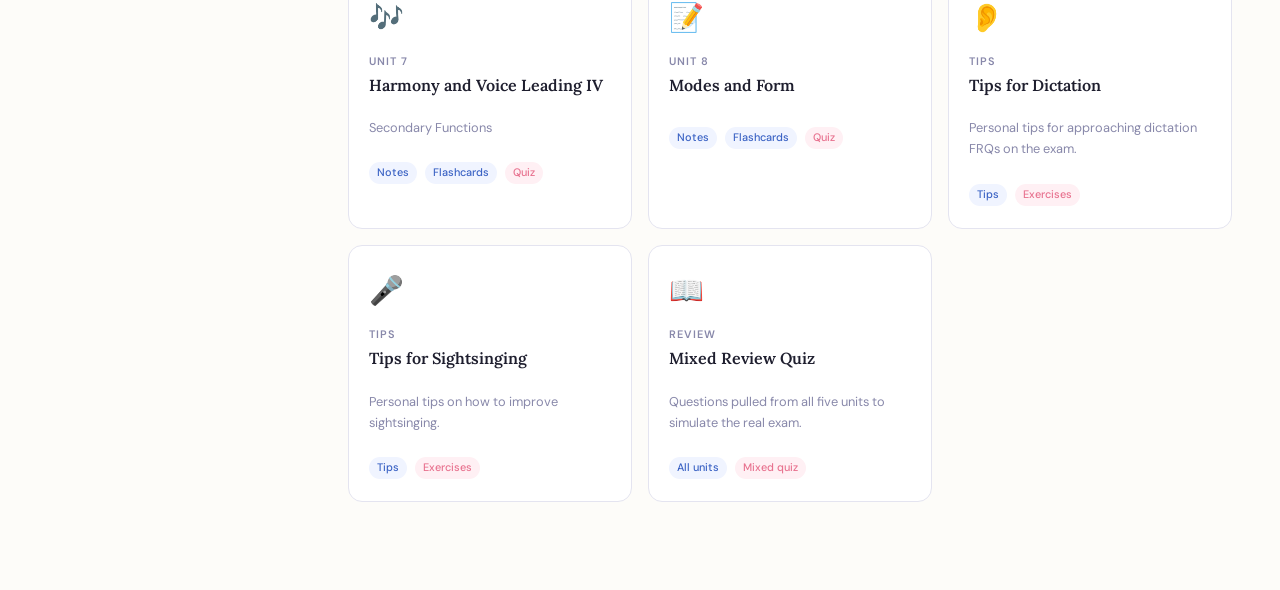
==== commit cc2e4528: "Removed units in progress" ====
--- a/index.html
+++ b/index.html
@@ -25,13 +25,13 @@
     <nav>
       <a href="unit1.html"><span class="nav-icon">🎵</span> 1. Music Fundamentals I</a>
       <a href="unit2.html"><span class="nav-icon">🎼</span> 2. Music Fundamentals II</a>
-      <a href="unit3.html"><span class="nav-icon">🎹</span> 3. Music Fundamentals III</a>
+      <!-- <a href="unit3.html"><span class="nav-icon">🎹</span> 3. Music Fundamentals III</a>
       <a href="unit4.html"><span class="nav-icon">🗣️</span> 4. Harmony and Voice Leading I</a>
       <a href="unit5.html"><span class="nav-icon">🪇</span> 5. Harmony and Voice Leading II</a>
       <a href="unit6.html"><span class="nav-icon">🎻</span> 6. Harmony and Voice Leading III</a>
       <a href="unit7.html"><span class="nav-icon">🎶</span> 7. Harmony and Voice Leading IV</a>
       <a href="unit8.html"><span class="nav-icon">📝</span> 8. Modes and Form</a>
-      <a href="dictation-tips.html"><span class="nav-icon">👂</span> Tips for Dictation</a>
+      <a href="dictation-tips.html"><span class="nav-icon">👂</span> Tips for Dictation</a> -->
       <a href="sightsinging-tips.html"><span class="nav-icon">🎤</span> Tips for Sightsinging</a>
     </nav>
 
--- a/css/style.css
+++ b/css/style.css
@@ -61,10 +61,17 @@
   color: var(--ink);
 }
 h1 { font-size: clamp(2rem, 5vw, 3rem); font-weight: 600; }
-h2 { font-size: clamp(1.4rem, 3vw, 2rem); font-weight: 600; }
-h3 { font-size: 1.2rem; font-weight: 600; }
-h4 { font-size: 1rem; font-weight: 600; font-family: var(--font-body); }
-p  { color: var(--ink-soft); font-weight: 300; }
+h2 { font-size: clamp(1.4rem, 2vw, 1.75rem); font-weight: 600; padding-bottom: 1rem;}
+h3 { font-size: 1.2rem; font-weight: 600; padding-bottom: 1rem;}
+h4 { font-size: 1rem; font-weight: 600; font-family: var(--font-body); padding-bottom: 1rem;}
+p  { color: var(--ink-soft); 
+  font-weight: 300; 
+padding-bottom: 0.5rem;}
+
+b {
+  /* Make bold text more bold */
+  font-weight: 800; 
+}
 
 /* ── Layout: Sidebar + Content ── */
 .site-wrapper {
@@ -193,6 +200,18 @@
   flex: 1;
   padding: 2.5rem 3rem;
 }
+/* ── Unit Content Nav Tab ── */
+.content-nav-tab{
+          padding: 0.35rem 0.9rem;
+          border-radius: 99px;
+          font-size: 0.78rem;
+          font-weight: 500;
+          background: var(--blue-50);
+          color: var(--blue-600);
+          border: 1px solid var(--blue-100);
+          text-decoration: none;
+          transition: background 0.2s;
+        }
 
 /* ── Top bar (mobile) ── */
 .topbar {
@@ -436,14 +455,15 @@
   font-size: 1rem;
   margin-bottom: 1rem;
   padding-bottom: 0.5rem;
-  border-bottom: 1px solid var(--border);
-}
-.definition-list { display: flex; flex-direction: column; gap: 0.75rem; }
+  /* border-bottom: 1px solid var(--border); */
+}
+.definition-list { display: flex; flex-direction: column;}
 .definition-item {
   background: var(--white);
   border: 1px solid var(--border);
   border-radius: var(--radius-sm);
   padding: 0.9rem 1.1rem;
+  margin-bottom: 0.5rem;
   display: grid;
   grid-template-columns: 160px 1fr;
   gap: 0.75rem;
@@ -749,7 +769,7 @@
 .main-content ol,
 .main-content ul {
   padding-left: 1.5rem;
-  /* padding-bottom: 1.5rem; */
+  padding-bottom: 1rem;
   display: flex;
   flex-direction: column;
   gap: 0.6rem;
@@ -780,6 +800,9 @@
   color: var(--ink-soft);
   font-weight: 300;
   line-height: 1.6;
+  display: flex; 
+  align-items: center; 
+  /* justify-content: center; */
 }
 
 .callout strong {
